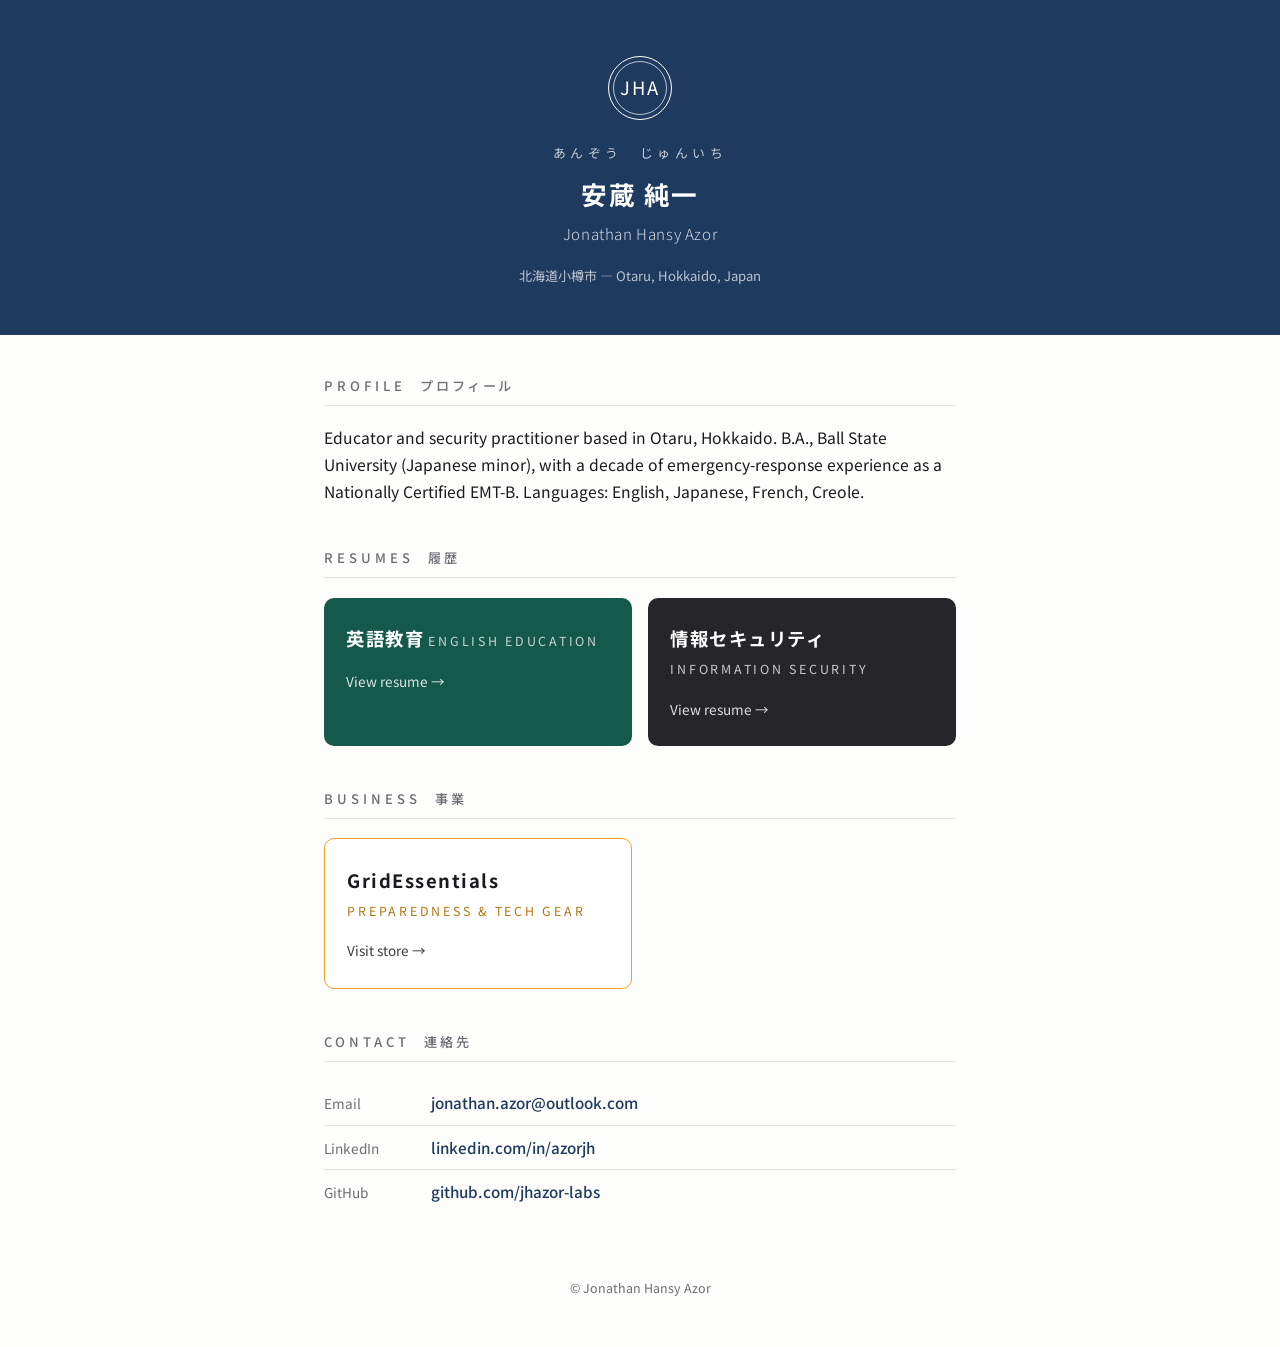
==== index.html @ 094b3616 "Add files via upload" ====
<!DOCTYPE html>
<html lang="ja" style="--accent:#1E3A5F">
<head>
<meta charset="utf-8">
<meta name="viewport" content="width=device-width, initial-scale=1">
<title>Jonathan Hansy Azor — 安蔵 純一</title>
<meta name="description" content="Jonathan Hansy Azor (安蔵 純一) — English education and information security. Otaru, Hokkaido, Japan.">
<link rel="preconnect" href="https://fonts.googleapis.com">
<link href="https://fonts.googleapis.com/css2?family=Noto+Sans+JP:wght@300;400;500;700&display=swap" rel="stylesheet">
<link rel="stylesheet" href="assets/style.css">
</head>
<body>

<header>
  <div class="monogram">JHA</div>
  <p class="eyebrow">あんぞう　じゅんいち</p>
  <h1>安蔵 純一</h1>
  <p class="romaji">Jonathan Hansy Azor</p>
  <p class="loc">北海道小樽市 — Otaru, Hokkaido, Japan</p>
</header>

<main>
  <section>
    <h2>Profile <span class="jp">プロフィール</span></h2>
    <p class="summary">
      Educator and security practitioner based in Otaru, Hokkaido.
      B.A., Ball State University (Japanese minor), with a decade of
      emergency-response experience as a Nationally Certified EMT-B.
      Languages: English, Japanese, French, Creole.
    </p>
  </section>

  <section>
    <h2>Resumes <span class="jp">履歴</span></h2>
    <div class="doors">
      <a class="door alt" href="alt/">
        <span class="jp">英語教育</span>
        <span class="en">ENGLISH EDUCATION</span>
        <span class="go">View resume →</span>
      </a>
      <a class="door sec" href="security/">
        <span class="jp">情報セキュリティ</span>
        <span class="en">INFORMATION SECURITY</span>
        <span class="go">View resume →</span>
      </a>
    </div>
  </section>

  <section>
    <h2>Business <span class="jp">事業</span></h2>
    <div class="doors">
      <a class="door grid" href="https://gridessentials.myshopify.com">
        <span class="jp">GridEssentials</span>
        <span class="en">PREPAREDNESS &amp; TECH GEAR</span>
        <span class="go">Visit store →</span>
      </a>
    </div>
  </section>

  <section>
    <h2>Contact <span class="jp">連絡先</span></h2>
    <ul class="contact">
      <li><span class="k">Email</span>
          <a href="mailto:jonathan.azor@outlook.com">jonathan.azor@outlook.com</a></li>
      <li><span class="k">LinkedIn</span>
          <a href="https://www.linkedin.com/in/azorjh/">linkedin.com/in/azorjh</a></li>
      <li><span class="k">GitHub</span>
          <a href="https://github.com/jhazor-labs">github.com/jhazor-labs</a></li>
    </ul>
  </section>
</main>

<footer>© Jonathan Hansy Azor</footer>
</body>
</html>
---- assets/style.css ----
/* jhazor-labs resume site — shared styles.
   Each page sets --accent and --accent-ink on <html> to match the card scanned. */

:root {
  --ink: #1a1a1e;
  --paper: #fdfdfc;
  --gray: #6d6d74;
  --line: #e3e3e0;
  --accent: #1E3A5F;       /* overridden per page */
  --accent-ink: #ffffff;
  --max: 680px;
}

* { margin: 0; padding: 0; box-sizing: border-box; }

html { -webkit-text-size-adjust: 100%; }

body {
  font-family: "Noto Sans JP", -apple-system, BlinkMacSystemFont, "Segoe UI",
               "Hiragino Kaku Gothic ProN", Meiryo, sans-serif;
  font-size: 16px;
  line-height: 1.7;
  color: var(--ink);
  background: var(--paper);
}

/* ---- flood header, echoes the card front ---- */
header {
  background: var(--accent);
  color: var(--accent-ink);
  padding: 3.5rem 1.5rem 3rem;
  text-align: center;
}

.monogram {
  width: 64px; height: 64px;
  border: 1.5px solid currentColor;
  border-radius: 50%;
  display: inline-flex; align-items: center; justify-content: center;
  font-size: 1.15rem; letter-spacing: 0.12em;
  position: relative;
  margin-bottom: 1.4rem;
}
.monogram::after {
  content: ""; position: absolute; inset: 4px;
  border: 0.75px solid currentColor; border-radius: 50%;
  opacity: 0.7;
}

header .eyebrow {
  font-size: 0.8rem;
  letter-spacing: 0.35em;
  opacity: 0.75;
  margin-bottom: 0.5rem;
}

header h1 {
  font-size: 1.6rem;
  font-weight: 700;
  letter-spacing: 0.06em;
}

header .romaji {
  font-weight: 300;
  font-size: 0.95rem;
  opacity: 0.8;
  margin-top: 0.35rem;
  letter-spacing: 0.04em;
}

header .loc {
  font-size: 0.82rem;
  opacity: 0.7;
  margin-top: 1.1rem;
}

/* ---- body ---- */
main {
  max-width: var(--max);
  margin: 0 auto;
  padding: 2.5rem 1.5rem 4rem;
}

section + section { margin-top: 2.6rem; }

h2 {
  font-size: 0.82rem;
  font-weight: 500;
  letter-spacing: 0.3em;
  color: var(--gray);
  text-transform: uppercase;
  border-bottom: 1px solid var(--line);
  padding-bottom: 0.5rem;
  margin-bottom: 1.2rem;
}
h2 .jp { letter-spacing: 0.2em; margin-left: 0.6em; }

.summary { font-size: 0.98rem; }

/* ---- experience entries ---- */
.job { margin-bottom: 1.6rem; }
.job:last-child { margin-bottom: 0; }

.job .role {
  font-weight: 700;
  font-size: 1rem;
}
.job .org {
  color: var(--gray);
  font-size: 0.9rem;
  margin-bottom: 0.35rem;
}
.job .org .when { white-space: nowrap; }
.job ul { list-style: none; }
.job li {
  padding-left: 1.1rem;
  position: relative;
  font-size: 0.93rem;
  margin-bottom: 0.3rem;
}
.job li::before {
  content: "";
  position: absolute; left: 0; top: 0.62em;
  width: 0.45rem; height: 2px;
  background: var(--accent);
}

/* ---- pill lists (skills, languages, certs) ---- */
.pills { display: flex; flex-wrap: wrap; gap: 0.5rem; list-style: none; }
.pills li {
  border: 1px solid var(--line);
  border-radius: 999px;
  padding: 0.28rem 0.85rem;
  font-size: 0.85rem;
}
.pills li.hot {
  border-color: var(--accent);
  color: var(--accent);
  font-weight: 500;
}

.cert { display: flex; justify-content: space-between; gap: 1rem;
        padding: 0.7rem 0; border-bottom: 1px solid var(--line);
        font-size: 0.93rem; }
.cert:last-child { border-bottom: 0; }
.cert .when { color: var(--gray); white-space: nowrap; }
.cert.pending { color: var(--gray); }
.cert.pending .name::after { content: " — in progress"; font-size: 0.85em; }

/* ---- hub door cards ---- */
.doors { display: grid; gap: 1rem; }
@media (min-width: 560px) { .doors { grid-template-columns: 1fr 1fr; } }

.door {
  display: block;
  text-decoration: none;
  color: #fff;
  border-radius: 10px;
  padding: 1.6rem 1.4rem;
  transition: transform 0.12s ease;
}
.door:active { transform: scale(0.98); }
.door .jp { font-size: 1.15rem; font-weight: 700; letter-spacing: 0.08em; }
.door .en { font-size: 0.78rem; letter-spacing: 0.22em; opacity: 0.75;
            margin-top: 0.2rem; }
.door .go { font-size: 0.85rem; opacity: 0.85; margin-top: 1rem; display: block; }
.door.alt { background: #15594A; }
.door.sec { background: #26262A; }
.door.grid { background: #fff; color: var(--ink); border: 1.5px solid #EF9F27; }
.door.grid .en { color: #b57614; opacity: 1; }

/* ---- contact + downloads ---- */
.contact { list-style: none; font-size: 0.95rem; }
.contact li { padding: 0.55rem 0; border-bottom: 1px solid var(--line); }
.contact li:last-child { border-bottom: 0; }
.contact a { color: var(--accent); text-decoration: none; font-weight: 500; }
.contact .k { display: inline-block; min-width: 6.5rem; color: var(--gray);
              font-size: 0.85rem; }

.dl {
  display: inline-block;
  margin-top: 0.4rem;
  border: 1.5px solid var(--accent);
  color: var(--accent);
  text-decoration: none;
  font-size: 0.9rem;
  font-weight: 500;
  border-radius: 6px;
  padding: 0.55rem 1.1rem;
}

.note { font-size: 0.82rem; color: var(--gray); margin-top: 0.8rem; }

footer {
  text-align: center;
  font-size: 0.78rem;
  color: var(--gray);
  padding: 0 1.5rem 3rem;
}
footer a { color: var(--gray); }

@media (prefers-reduced-motion: reduce) {
  .door { transition: none; }
}
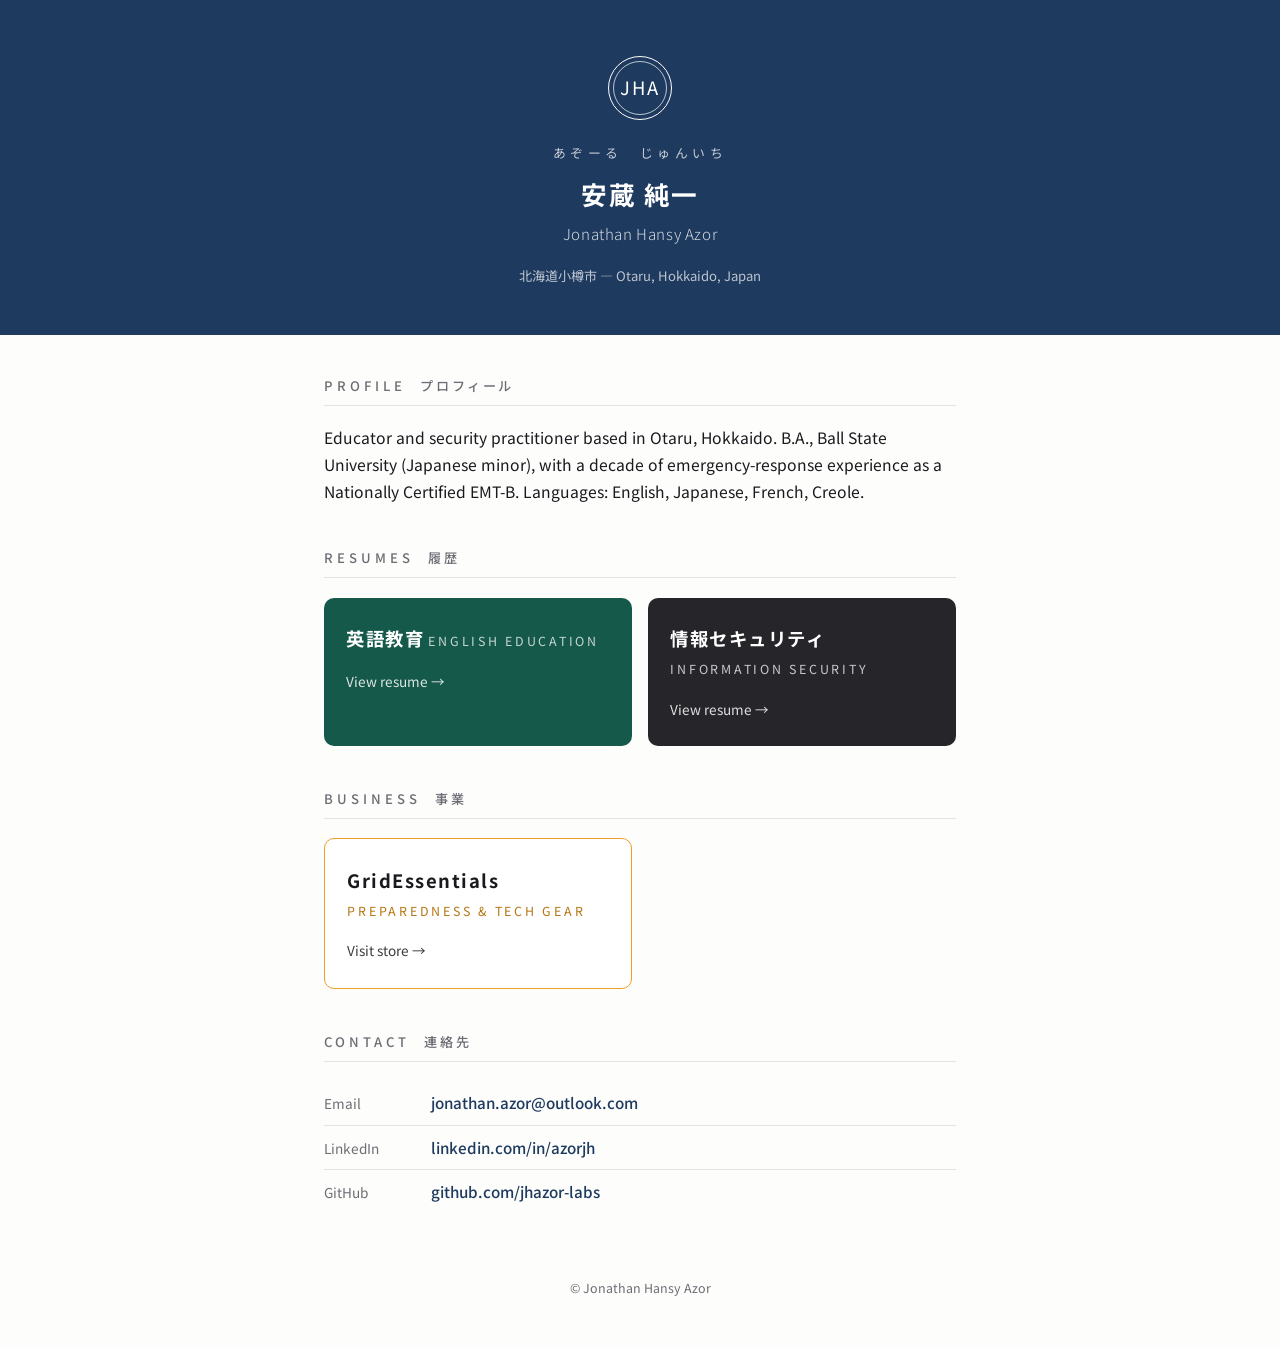
==== commit 564576b7: "Update index.html" ====
--- a/index.html
+++ b/index.html
@@ -7,13 +7,129 @@
 <meta name="description" content="Jonathan Hansy Azor (安蔵 純一) — English education and information security. Otaru, Hokkaido, Japan.">
 <link rel="preconnect" href="https://fonts.googleapis.com">
 <link href="https://fonts.googleapis.com/css2?family=Noto+Sans+JP:wght@300;400;500;700&display=swap" rel="stylesheet">
-<link rel="stylesheet" href="assets/style.css">
+<style>
+:root {
+  --ink: #1a1a1e;
+  --paper: #fdfdfc;
+  --gray: #6d6d74;
+  --line: #e3e3e0;
+  --accent: #1E3A5F;
+  --accent-ink: #ffffff;
+  --max: 680px;
+}
+* { margin: 0; padding: 0; box-sizing: border-box; }
+html { -webkit-text-size-adjust: 100%; }
+body {
+  font-family: "Noto Sans JP", -apple-system, BlinkMacSystemFont, "Segoe UI",
+               "Hiragino Kaku Gothic ProN", Meiryo, sans-serif;
+  font-size: 16px;
+  line-height: 1.7;
+  color: var(--ink);
+  background: var(--paper);
+}
+header {
+  background: var(--accent);
+  color: var(--accent-ink);
+  padding: 3.5rem 1.5rem 3rem;
+  text-align: center;
+}
+.monogram {
+  width: 64px; height: 64px;
+  border: 1.5px solid currentColor;
+  border-radius: 50%;
+  display: inline-flex; align-items: center; justify-content: center;
+  font-size: 1.15rem; letter-spacing: 0.12em;
+  position: relative;
+  margin-bottom: 1.4rem;
+}
+.monogram::after {
+  content: ""; position: absolute; inset: 4px;
+  border: 0.75px solid currentColor; border-radius: 50%;
+  opacity: 0.7;
+}
+header .eyebrow {
+  font-size: 0.8rem;
+  letter-spacing: 0.35em;
+  opacity: 0.75;
+  margin-bottom: 0.5rem;
+}
+header h1 {
+  font-size: 1.6rem;
+  font-weight: 700;
+  letter-spacing: 0.06em;
+}
+header .romaji {
+  font-weight: 300;
+  font-size: 0.95rem;
+  opacity: 0.8;
+  margin-top: 0.35rem;
+  letter-spacing: 0.04em;
+}
+header .loc {
+  font-size: 0.82rem;
+  opacity: 0.7;
+  margin-top: 1.1rem;
+}
+main {
+  max-width: var(--max);
+  margin: 0 auto;
+  padding: 2.5rem 1.5rem 4rem;
+}
+section + section { margin-top: 2.6rem; }
+h2 {
+  font-size: 0.82rem;
+  font-weight: 500;
+  letter-spacing: 0.3em;
+  color: var(--gray);
+  text-transform: uppercase;
+  border-bottom: 1px solid var(--line);
+  padding-bottom: 0.5rem;
+  margin-bottom: 1.2rem;
+}
+h2 .jp { letter-spacing: 0.2em; margin-left: 0.6em; }
+.summary { font-size: 0.98rem; }
+.doors { display: grid; gap: 1rem; }
+@media (min-width: 560px) { .doors { grid-template-columns: 1fr 1fr; } }
+.door {
+  display: block;
+  text-decoration: none;
+  color: #fff;
+  border-radius: 10px;
+  padding: 1.6rem 1.4rem;
+  transition: transform 0.12s ease;
+}
+.door:active { transform: scale(0.98); }
+.door .jp { font-size: 1.15rem; font-weight: 700; letter-spacing: 0.08em; }
+.door .en { font-size: 0.78rem; letter-spacing: 0.22em; opacity: 0.75;
+            margin-top: 0.2rem; }
+.door .go { font-size: 0.85rem; opacity: 0.85; margin-top: 1rem; display: block; }
+.door.alt { background: #15594A; }
+.door.sec { background: #26262A; }
+.door.grid { background: #fff; color: var(--ink); border: 1.5px solid #EF9F27; }
+.door.grid .en { color: #b57614; opacity: 1; }
+.contact { list-style: none; font-size: 0.95rem; }
+.contact li { padding: 0.55rem 0; border-bottom: 1px solid var(--line); }
+.contact li:last-child { border-bottom: 0; }
+.contact a { color: var(--accent); text-decoration: none; font-weight: 500; }
+.contact .k { display: inline-block; min-width: 6.5rem; color: var(--gray);
+              font-size: 0.85rem; }
+footer {
+  text-align: center;
+  font-size: 0.78rem;
+  color: var(--gray);
+  padding: 0 1.5rem 3rem;
+}
+footer a { color: var(--gray); }
+@media (prefers-reduced-motion: reduce) {
+  .door { transition: none; }
+}
+</style>
 </head>
 <body>
 
 <header>
   <div class="monogram">JHA</div>
-  <p class="eyebrow">あんぞう　じゅんいち</p>
+  <p class="eyebrow">あぞーる　じゅんいち</p>
   <h1>安蔵 純一</h1>
   <p class="romaji">Jonathan Hansy Azor</p>
   <p class="loc">北海道小樽市 — Otaru, Hokkaido, Japan</p>
